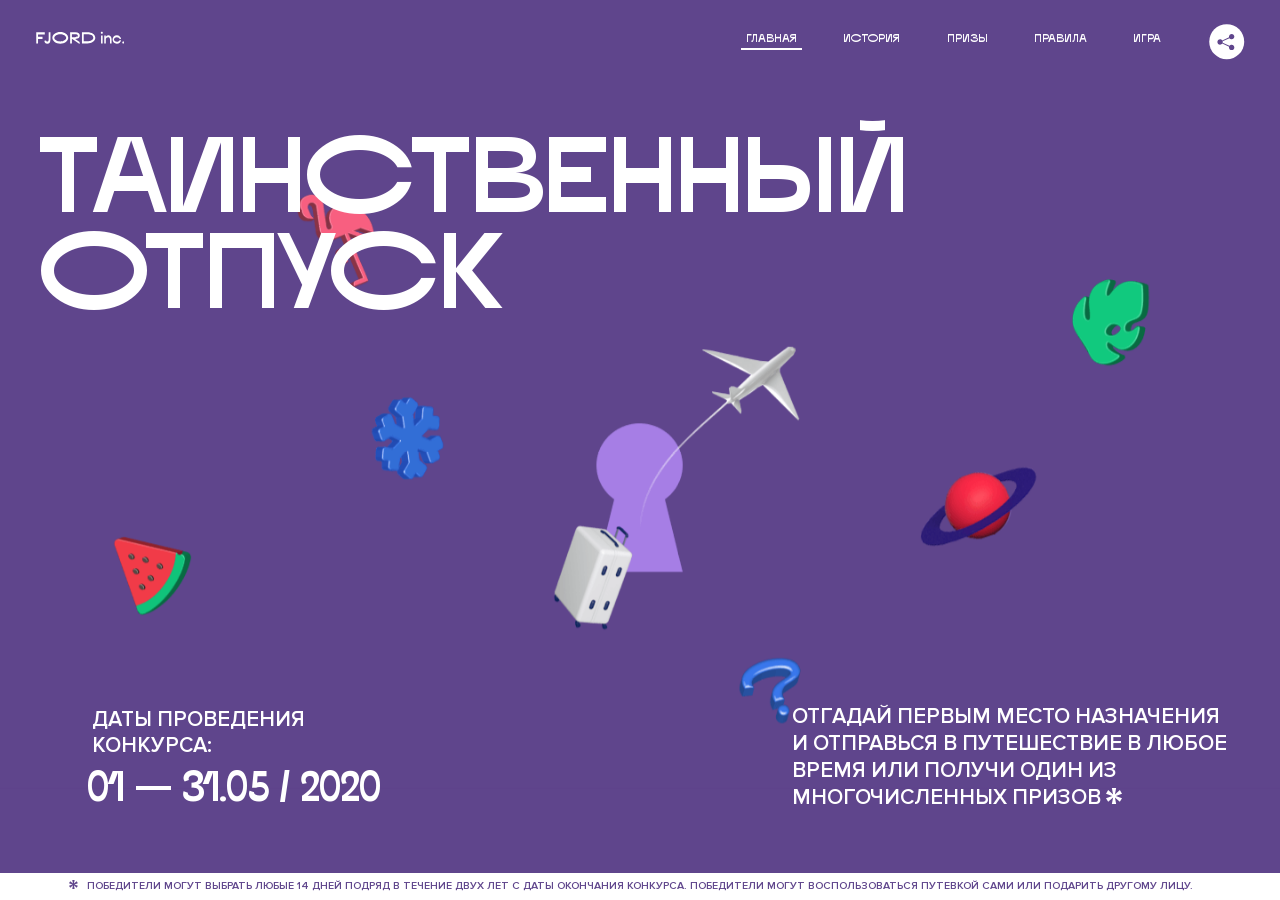
==== 3/index.html @ 3e47ee94 ":heavy_check_mark: Сборка #3" ====
<!DOCTYPE html>
<html lang="ru">
<head>
  <meta charset="UTF-8">
  <meta name="description" content="">
  <meta name="viewport" content="width=device-width, initial-scale=1.0">
  <meta http-equiv="X-UA-Compatible" content="ie=edge">
  <title>Mysterious Vacation</title>
  <link rel="stylesheet" href="css/style.min.css">
<link href="css/style.min.css" rel="stylesheet">  <base href="https://htmlacademy-animation.github.io/174807-magic-vacation-1/3/">
</head>
<body>
  <header class="page-header js-header">
    <div class="page-header__wrapper">
      <a href="#" class="page-header__logo" aria-label="Перейти на страницу FJORD.Inc">
        <svg width="100" height="15" viewBox="0 0 100 15" fill="none" xmlns="http://www.w3.org/2000/svg">
          <path d="M0.26 1.4V14H2.276V8.906H7.334V6.44H2.276V3.848H9.872V1.4H0.26ZM12.733 14.36C15.127 14.36 16.243 12.65 16.243 9.5V1.4H14.263V8.96C14.263 11.21 13.723 11.876 12.733 11.876C11.833 11.876 11.473 11.3 11.347 10.58L9.36702 10.94C9.63702 13.046 10.663 14.36 12.733 14.36ZM18.3918 7.7C18.3918 11.372 22.3878 14.36 27.3198 14.36C32.2518 14.36 36.2478 11.372 36.2478 7.7C36.2478 4.028 32.2518 1.04 27.3198 1.04C22.3878 1.04 18.3918 4.028 18.3918 7.7ZM20.6058 7.7C20.6058 5.378 23.6118 3.524 27.3198 3.524C30.9918 3.524 33.9798 5.378 33.9798 7.7C33.9798 10.004 30.9918 11.858 27.3198 11.858C23.6118 11.858 20.6058 10.004 20.6058 7.7ZM40.403 14V8.906H40.799L49.079 14.702V12.38L44.039 8.906H44.201C47.999 8.906 49.277 7.304 49.277 5.162C49.277 3.092 47.999 1.4 44.201 1.4H38.387V14H40.403ZM43.535 3.722C45.785 3.722 47.045 4.136 47.045 5.432C47.045 6.764 45.785 7.034 43.535 7.034H40.403V3.722H43.535ZM51.6936 1.382V14H57.8676C62.7456 14 66.7236 11.534 66.7236 7.7C66.7236 3.848 62.7456 1.382 57.8676 1.382H51.6936ZM53.7096 11.624V3.722H57.5436C61.5396 3.722 64.4916 5.018 64.4916 7.7C64.4916 10.238 61.5396 11.624 57.5436 11.624H53.7096ZM73.1832 14.018H74.9832V5H73.1832V14.018ZM72.9132 1.976C72.9132 2.57 73.3992 3.092 74.0832 3.092C74.7492 3.092 75.2352 2.57 75.2352 1.976C75.2352 1.382 74.7672 0.805999 74.0832 0.805999C73.3812 0.805999 72.9132 1.382 72.9132 1.976ZM76.7867 14H78.5687V9.104C78.7487 8.006 79.5947 6.962 81.0887 6.962C82.1147 6.962 83.2667 7.448 83.2667 9.554V14H85.0487V9.014C85.0487 6.152 83.2307 4.73 81.3587 4.73C79.9187 4.73 79.0727 5.558 78.5687 6.854V5H76.7867V14ZM90.9898 14.27C93.5098 14.27 95.3818 12.506 95.7238 10.328H94.0498C93.7258 11.3 92.6998 12.02 90.9898 12.02C88.8478 12.02 87.7678 10.922 87.7678 9.59C87.7678 8.24 88.8478 6.962 90.9898 6.962C92.7538 6.962 93.7978 7.844 94.0858 8.924H95.7418C95.4358 6.71 93.6178 4.73 90.9898 4.73C88.0918 4.73 86.1298 7.124 86.1298 9.59C86.1298 12.074 88.1278 14.27 90.9898 14.27ZM97.0693 12.938C97.0693 13.658 97.5553 14.144 98.2753 14.144C98.9953 14.144 99.4813 13.658 99.4813 12.938C99.4813 12.2 98.9953 11.714 98.2753 11.714C97.5553 11.714 97.0693 12.2 97.0693 12.938Z" fill="currentColor"></path>
        </svg>
      </a>
      <button class="page-header__toggler js-menu-toggler" type="button" aria-label="Управление мобильным меню"><span>Меню</span></button>
      <nav class="page-header__nav">
        <div class="page-header__menu js-menu" id="menu">
          <ul>
            <li>
              <a class="js-menu-link active" href="#top" data-href="top">главная</a>
            </li>
            <li>
              <a class="js-menu-link" href="#story" data-href="story">история</a>
            </li>
            <li>
              <a class="js-menu-link" href="#prizes" data-href="prizes">призы</a>
            </li>
            <li>
              <a class="js-menu-link" href="#rules" data-href="rules">правила</a>
            </li>
            <li>
              <a class="js-menu-link" href="#game" data-href="game">игра</a>
            </li>
          </ul>
        </div>
        <div class="page-header__social">
          <div class="social-block js-social-block">
            <button class="social-block__toggler" aria-label="Управлять блоком с социальными кнопками">
              <svg width="26" height="22" viewBox="0 0 27 22" fill="none" xmlns="http://www.w3.org/2000/svg">
                <path d="M19.6721 7.43664C21.6273 7.43664 23.213 5.85095 23.213 3.89566C23.213 1.94037 21.6273 0.354675 19.6721 0.354675C17.7168 0.354675 16.1311 1.94037 16.1311 3.89566C16.1311 4.19968 16.1728 4.49178 16.2458 4.77345L7.21751 8.95527C6.57519 8.05214 5.52303 7.46049 4.33078 7.46049C2.37549 7.46049 0.789795 9.04618 0.789795 11.0015C0.789795 12.9568 2.37549 14.5425 4.33078 14.5425C5.52303 14.5425 6.57668 13.9508 7.21751 13.0477L16.2458 17.2295C16.1743 17.5112 16.1311 17.8033 16.1311 18.1073C16.1311 20.0626 17.7168 21.6483 19.6721 21.6483C21.6273 21.6483 23.213 20.0626 23.213 18.1073C23.213 16.152 21.6273 14.5663 19.6721 14.5663C18.4798 14.5663 17.4262 15.158 16.7853 16.0611L7.75701 11.8793C7.82854 11.5976 7.87176 11.3055 7.87176 11.0015C7.87176 10.6974 7.83003 10.4053 7.75701 10.1237L16.7853 5.94186C17.4262 6.84499 18.4783 7.43664 19.6721 7.43664Z" fill="currentColor"></path>
              </svg>
            </button>
            <ul class="social-block__list">
              <li>
                <a class="social-block__link social-block__link--fb" href="#" aria-label="Мы на Facebook">
                  <svg width="8" height="17" viewBox="0 0 8 17" fill="none" xmlns="http://www.w3.org/2000/svg">
                    <path d="M4.24646 16.9899H1.09275L1.05793 8.49828H0V5.30707H1.05793V3.81124C1.05793 1.42084 2.57654 0 5.21735 0H7.41758V3.18585H5.30841C4.28262 3.18585 4.2478 3.48582 4.2478 4.24914V5.30707H7.42964L7.16716 8.49828H4.2478V16.9899H4.24646Z" fill="currentColor"></path>
                  </svg>
                </a>
              </li>
              <li>
                <a class="social-block__link social-block__link--insta" href="#" aria-label="Мы в Instagram">
                  <svg width="15" height="15" viewBox="0 0 15 15" fill="none" xmlns="http://www.w3.org/2000/svg">
                    <path d="M11.0197 0H4.19806C2.14246 0 0.471191 1.66993 0.471191 3.72285V10.5499C0.471191 12.6082 2.14112 14.2727 4.19806 14.2727H11.0197C13.0753 14.2727 14.7466 12.6082 14.7466 10.5499V3.72285C14.7466 1.67127 13.0753 0 11.0197 0ZM11.0197 12.4849H4.19806C3.13076 12.4849 2.26432 11.6158 2.26432 10.5512V3.72419C2.26432 2.65956 3.13076 1.79715 4.19806 1.79715H11.0197C12.087 1.79715 12.9535 2.6609 12.9535 3.72419V10.5512C12.9535 11.6145 12.087 12.4849 11.0197 12.4849Z" fill="currentColor"></path>
                    <path d="M7.60887 3.11084C5.38989 3.11084 3.58203 4.9187 3.58203 7.14036C3.58203 9.35532 5.38989 11.1645 7.60887 11.1645C9.83053 11.1645 11.6357 9.35666 11.6357 7.14036C11.6357 4.9187 9.83053 3.11084 7.60887 3.11084ZM7.60887 9.36871C6.37551 9.36871 5.37784 8.37372 5.37784 7.14036C5.37784 5.90699 6.37551 4.90665 7.60887 4.90665C8.83822 4.90665 9.84259 5.90833 9.84259 7.14036C9.84392 8.37238 8.83822 9.36871 7.60887 9.36871Z" fill="currentColor"></path>
                    <path d="M11.3573 2.35962C10.8256 2.35962 10.3931 2.79752 10.3931 3.32381C10.3931 3.85546 10.8256 4.29336 11.3573 4.29336C11.8862 4.29336 12.3215 3.85546 12.3215 3.32381C12.3215 2.79752 11.8862 2.35962 11.3573 2.35962Z" fill="currentColor"></path>
                  </svg>
                </a>
              </li>
              <li>
                <a class="social-block__link social-block__link--vk" href="#" aria-label="Мы ВКонтакте">
                  <svg width="17" height="10" viewBox="0 0 17 10" fill="none" xmlns="http://www.w3.org/2000/svg">
                    <path d="M14.1234 4.9002C14.1234 4.9002 16.3623 1.72708 16.5866 0.680242C16.6595 0.312285 16.4947 0.103188 16.1069 0.103188C16.1069 0.103188 14.8193 0.103188 14.168 0.103188C13.7235 0.103188 13.5587 0.293278 13.4235 0.579768C13.4235 0.579768 12.3724 2.82553 11.0969 4.24712C10.6861 4.70333 10.4781 4.84318 10.2511 4.84318C10.0646 4.84318 9.98625 4.6911 9.98625 4.27834V0.649016C9.98625 0.147997 9.92545 0.00135496 9.5066 0.00135496H6.39628C6.15578 0.00135496 6.0085 0.134417 6.0085 0.324506C6.0085 0.801084 6.73406 0.908351 6.73406 2.20231V4.87305C6.73406 5.40529 6.70569 5.61575 6.45303 5.61575C5.78016 5.61575 4.19528 3.30618 3.30623 0.678887C3.12923 0.145282 2.93737 0 2.43475 0H0.486409C0.205373 0 0 0.190085 0 0.476576C0 0.991172 0.60666 3.40801 2.99277 6.64358C4.59927 8.8201 6.70569 10 8.60269 10C9.76196 10 10.0416 9.80312 10.0416 9.31432V7.63883C10.0416 7.22607 10.2065 7.04956 10.4429 7.04956C10.7078 7.04956 11.1847 7.13238 12.2805 8.22268C13.5843 9.47862 13.6762 10 14.3896 10H16.5676C16.7919 10 17 9.89273 17 9.52342C17 9.02919 16.3623 8.15343 15.384 7.10659C14.9801 6.56755 14.3302 5.98914 14.1248 5.72301C13.8275 5.40801 13.9154 5.23014 14.1234 4.9002Z" fill="currentColor"></path>
                  </svg>
                </a>
              </li>
            </ul>
          </div>
        </div>
      </nav>
    </div>
  </header>

  <main class="page-content">
    <section class="fullpage-overlay"></section>
    <section class="animation-screen"></section>
    <section class="screen screen--hidden screen--intro js-scrollspy" id="top">
      <div class="screen__wrapper">
        <div class="intro">
          <h1 class="intro__title">Таинственный отпуск</h1>
          <div class="intro__content">
            <div class="intro__info">
              <p class="intro__label">Даты проведения конкурса:</p>
              <p class="intro__date">01 — 31.05 / 2020</p>
            </div>
            <div class="intro__message">
              <p>
                Отгадай первым место назначения и&nbsp;отправься в&nbsp;путешествие в&nbsp;любое время или получи один из многочисленных призов
                <svg width="16" height="16" viewBox="0 0 10 10" fill="none" xmlns="http://www.w3.org/2000/svg">
                  <path d="M0 6.35337L3.90271 4.99012L0 3.64663L1.34615 1.32374L4.44287 4.01073L3.67364 0H6.34615L5.57692 4.01073L8.65385 1.32374L10 3.64663L6.13405 4.99012L10 6.35337L8.65385 8.65651L5.57692 5.98927L6.34615 10H3.67364L4.44287 5.96952L1.34615 8.65651L0 6.35337Z" fill="currentColor"></path>
                </svg>
              </p>
            </div>
          </div>
        </div>
      </div>
      <div class="screen__footer js-footer">
        <button class="screen__footer-enlarge js-footer-toggler" type="button" aria-label="Показать сообщение">
          <svg width="10" height="10" viewBox="0 0 10 10" fill="none" xmlns="http://www.w3.org/2000/svg">
            <path d="M0 6.35337L3.90271 4.99012L0 3.64663L1.34615 1.32374L4.44287 4.01073L3.67364 0H6.34615L5.57692 4.01073L8.65385 1.32374L10 3.64663L6.13405 4.99012L10 6.35337L8.65385 8.65651L5.57692 5.98927L6.34615 10H3.67364L4.44287 5.96952L1.34615 8.65651L0 6.35337Z" fill="currentColor"></path>
          </svg>
        </button>
        <button class="screen__footer-collapse js-footer-toggler" type="button" aria-label="Скрыть сообщение">
          <svg width="13" height="13" viewBox="0 0 13 13" fill="none" xmlns="http://www.w3.org/2000/svg">
            <line x1="12.3536" y1="0.353553" x2="0.738349" y2="11.9688" stroke="currentColor"></line>
            <line x1="0.738319" y1="0.539925" x2="12.3535" y2="12.1551" stroke="currentColor"></line>
          </svg>
        </button>
        <div class="screen__footer-wrapper">
          <div class="screen__footer-announce">
            <p class="screen__footer-label">Даты проведения конкурса:</p>
            <p class="screen__footer-date">01 — 31.05 / 2020</p>
          </div>
          <div class="screen__footer-note">
            <p>
              <svg width="10" height="10" viewBox="0 0 10 10" fill="none" xmlns="http://www.w3.org/2000/svg">
                <path d="M0 6.35337L3.90271 4.99012L0 3.64663L1.34615 1.32374L4.44287 4.01073L3.67364 0H6.34615L5.57692 4.01073L8.65385 1.32374L10 3.64663L6.13405 4.99012L10 6.35337L8.65385 8.65651L5.57692 5.98927L6.34615 10H3.67364L4.44287 5.96952L1.34615 8.65651L0 6.35337Z" fill="currentColor"></path>
              </svg>
              <span>Победители могут выбрать любые 14 дней подряд в&nbsp;течение двух лет с&nbsp;даты окончания конкурса. Победители могут воспользоваться путевкой сами или подарить другому лицу.</span>
            </p>
          </div>
        </div>
      </div>
    </section>

    <section class="screen screen--hidden screen--story js-scrollspy" id="story">

      <div class="slider swiper-container js-slider">

        <div class="swiper-wrapper">

          <div class="slider__item swiper-slide">
            <h2 class="slider__item-title">История</h2>
            <p class="slider__item-text">Джеймс Таргет был основателем компании &laquo;Fjord Inc.&raquo;. С&nbsp;1965 года &laquo;Fjord Inc.&raquo; прославилась надёжными и&nbsp;удобными чемоданами и&nbsp;аксессуарами для туристов.</p>
          </div>

          <div class="slider__item swiper-slide">
            <p class="slider__item-text">Когда Джеймсу было 7&nbsp;лет, в&nbsp;их&nbsp;доме гостил дядюшка и&nbsp;развлекал детей рассказами о&nbsp;своей поездке в&nbsp;место, показавшееся малышу Таргету невероятным. Тогда Джеймс решил, что однажды посетит его, но&nbsp;не&nbsp;будет рассказывать о&nbsp;мечте, пока не&nbsp;осуществит.</p>
          </div>

          <div class="slider__item swiper-slide">
            <p class="slider__item-text">Джеймс Таргет стал увлеченным путешественником. Он&nbsp;посетил 5&nbsp;континентов, 126&nbsp;стран.</p>
          </div>

          <div class="slider__item swiper-slide">
            <p class="slider__item-text">Он&nbsp;сплавлялся по&nbsp;Амазонке и&nbsp;погружался в&nbsp;пещеры Франции, медитировал в&nbsp;горах Тибета и&nbsp;пожимал руку вождя племени Акугауа.</p>
          </div>

          <div class="slider__item swiper-slide">
            <p class="slider__item-text">Из&nbsp;своих поездок Джеймс Таргет привозил идеи, как сделать свои чемоданы &laquo;Fjord Inc.&raquo; удобными и&nbsp;приспособленными к&nbsp;разным дорожным условиям.</p>
          </div>

          <div class="slider__item swiper-slide">
            <p class="slider__item-text">Всё это время Джеймс не&nbsp;оставлял идею поездки своей мечты. Однако, как только он&nbsp;брался за&nbsp;планирование, возникали препятствия, не&nbsp;позволяющие отправиться туда.</p>
          </div>

          <div class="slider__item swiper-slide">
            <p class="slider__item-text">В&nbsp;возрасте 67&nbsp;лет Джеймс Таргет попал под лавину и&nbsp;погиб. В&nbsp;своём завещании он&nbsp;поручил отправить в&nbsp;заветное путешествие трёх смельчаков, единых с&nbsp;ним духом.</p>
          </div>

          <div class="slider__item swiper-slide">
            <p class="slider__item-text">Тех, кто сможет узнать таинственное место, задавая вопросы специально обученному ИИ&nbsp;&laquo;Соне&raquo;, ждет фантастическое путешествие.</p>
          </div>
        </div>
        <div class="slider__controls">
          <button class="slider__control slider__control--prev js-control-prev" type="button" aria-label="Показать предыдущую историю">
            <svg width="12" height="22" viewBox="0 0 12 22" fill="none" xmlns="http://www.w3.org/2000/svg">
              <path d="M11 1L1 11L11 21" stroke="currentColor" stroke-width="2" stroke-linejoin="round"></path>
            </svg>
          </button>
          <button class="slider__control slider__control--next js-control-next" type="button" aria-label="Показать следующую историю">
            <svg width="12" height="22" viewBox="0 0 12 22" fill="none" xmlns="http://www.w3.org/2000/svg">
              <path d="M1 1L11 11L1 21" stroke="currentColor" stroke-width="2" stroke-linejoin="round"></path>
            </svg>
          </button>
        </div>
        <div class="slider__pagination swiper-pagination"></div>
      </div>
    </section>

    <section class="screen screen--hidden screen--prizes js-scrollspy" id="prizes">
      <div class="screen__wrapper">
        <div class="prizes">
          <h2 class="prizes__title">ПРизы</h2>
          <div class="prizes__lead">
            <p>Найди ответ и&nbsp;получи один из&nbsp;призов:</p>
          </div>
          <ul class="prizes__list">
            <li class="prizes__item prizes__item--journeys">
              <div class="prizes__icon">
                <picture>
                  <source srcset="img/prize1-mob.svg" media="(orientation: portrait)">
                  <img src="img/prize1.svg" alt="">
                </picture>
              </div>
              <p class="prizes__desc">
                <b>3</b>
                <span>загадочных путешествия</span>
              </p>
            </li>
            <li class="prizes__item prizes__item--cases">
              <div class="prizes__icon">
                <picture>
                  <source srcset="img/prize2-mob.svg" media="(orientation: portrait)">
                  <img src="img/prize2.svg" alt="">
                </picture>
              </div>
              <p class="prizes__desc">
                <b>7</b>
                <span>надежных чемоданов</span>
              </p>
            </li>
            <li class="prizes__item prizes__item--codes">
              <div class="prizes__icon">
                <picture>
                  <source srcset="img/prize3-mob.svg" media="(orientation: portrait)">
                  <img src="img/prize3.svg" alt="">
                </picture>
              </div>
              <p class="prizes__desc">
                <b>900</b>
                <span>
                  промокодов на&nbsp;скидку 15%
                  <svg width="10" height="10" viewBox="0 0 10 10" fill="none" xmlns="http://www.w3.org/2000/svg">
                    <path d="M0 6.35337L3.90271 4.99012L0 3.64663L1.34615 1.32374L4.44287 4.01073L3.67364 0H6.34615L5.57692 4.01073L8.65385 1.32374L10 3.64663L6.13405 4.99012L10 6.35337L8.65385 8.65651L5.57692 5.98927L6.34615 10H3.67364L4.44287 5.96952L1.34615 8.65651L0 6.35337Z" fill="currentColor"></path>
                  </svg>
                </span>
              </p>
            </li>
          </ul>
        </div>
      </div>
      <div class="screen__footer js-footer">
        <button class="screen__footer-enlarge js-footer-toggler" type="button" aria-label="Показать сообщение">
          <svg width="10" height="10" viewBox="0 0 10 10" fill="none" xmlns="http://www.w3.org/2000/svg">
            <path d="M0 6.35337L3.90271 4.99012L0 3.64663L1.34615 1.32374L4.44287 4.01073L3.67364 0H6.34615L5.57692 4.01073L8.65385 1.32374L10 3.64663L6.13405 4.99012L10 6.35337L8.65385 8.65651L5.57692 5.98927L6.34615 10H3.67364L4.44287 5.96952L1.34615 8.65651L0 6.35337Z" fill="currentColor"></path>
          </svg>
        </button>
        <button class="screen__footer-collapse js-footer-toggler" type="button" aria-label="Скрыть сообщение">
          <svg width="13" height="13" viewBox="0 0 13 13" fill="none" xmlns="http://www.w3.org/2000/svg">
            <line x1="12.3536" y1="0.353553" x2="0.738349" y2="11.9688" stroke="currentColor"></line>
            <line x1="0.738319" y1="0.539925" x2="12.3535" y2="12.1551" stroke="currentColor"></line>
          </svg>
        </button>
        <div class="screen__footer-wrapper">
          <div class="screen__footer-announce">
            <p class="screen__footer-label">Даты проведения конкурса:</p>
            <p class="screen__footer-date">01 — 31.05 / 2020</p>
          </div>
          <div class="screen__footer-note">
            <p>
              <svg width="10" height="10" viewBox="0 0 10 10" fill="none" xmlns="http://www.w3.org/2000/svg">
                <path d="M0 6.35337L3.90271 4.99012L0 3.64663L1.34615 1.32374L4.44287 4.01073L3.67364 0H6.34615L5.57692 4.01073L8.65385 1.32374L10 3.64663L6.13405 4.99012L10 6.35337L8.65385 8.65651L5.57692 5.98927L6.34615 10H3.67364L4.44287 5.96952L1.34615 8.65651L0 6.35337Z" fill="currentColor"></path>
              </svg>
              <span>Скидка&nbsp;15% на&nbsp;единоразовое приобретение путёвки с&nbsp;1&nbsp;июня 2020 по&nbsp;31&nbsp;мая 2022&nbsp;года. Суммируется с&nbsp;другими акциями</span>
            </p>
          </div>
        </div>
      </div>
    </section>

    <section class="screen screen--hidden screen--rules js-scrollspy" id="rules">
      <div class="screen__wrapper">
        <div class="rules">
          <h2 class="rules__title">Правила</h2>
          <div class="rules__lead">
            <p>Для того чтобы получить наследство Джеймса Таргета, тебе нужно выведать у&nbsp;&laquo;Сони&raquo;, куда предстоит отправиться тебе в&nbsp;случае победы</p>
          </div>
          <ol class="rules__list">
            <li class="rules__item">
              <p>Тебе отводится <br>5&nbsp;минут</p>
            </li>
            <li class="rules__item">
              <p>Задавай любые вопросы в&nbsp;текстовом поле</p>
            </li>
            <li class="rules__item">
              <p>Нажимай кнопку &laquo;Узнать&raquo;, чтобы получить ответ</p>
            </li>
            <li class="rules__item">
              <p>&laquo;Соня&raquo; может отвечать только&nbsp;Да или Нет</p>
            </li>
          </ol>
          <a href="#game" class="rules__link btn">Погнали!</a>
        </div>
      </div>
      <div class="screen__disclaimer">
        <div class="disclaimer">
          <ul>
            <li>
              <a href="#">Правовая информация</a>
            </li>
            <li>
              <a href="#">Подробные правила</a>
            </li>
          </ul>
        </div>
      </div>
    </section>

    <section class="screen screen--hidden screen--game js-scrollspy" id="game">
      <div class="screen__wrapper">
        <div class="game">
          <div class="game__header">
            <h2 class="game__title">Игра</h2>
            <div class="game__counter">
              <span>05</span>:<span>00</span>
            </div>
          </div>
          <div class="game__body">
            <div class="chat">
              <div class="chat__body js-chat">
                <ul class="chat__list" id="messages"></ul>
              </div>
              <div class="chat__footer">
                <form action="#" method="post" class="form" id="message-form">
                  <label for="message-field" class="visually-hidden">Поле для ввода вопроса</label>
                  <input type="text" class="form__field" id="message-field">
                  <button class="form__button btn">
                    Узнать
                    <svg width="18" height="19" viewBox="0 0 18 19" fill="none" xmlns="http://www.w3.org/2000/svg">
                      <path stroke="currentColor" stroke-width="2" d="M9 19V1"></path>
                      <path d="M1 9l8-8 8 8" stroke="currentColor" stroke-width="2" stroke-linejoin="round"></path>
                    </svg>
                  </button>
                </form>
              </div>
            </div>
          </div>
          <!-- временные кнопки для показа результата -->
          <div class="game__buttons">
            <button class="game__button btn js-show-result" type="button" data-target="result">Положительный результат</button>
            <button class="game__button btn js-show-result" type="button" data-target="result2">Положительный результат - 2</button>
            <button class="game__button btn js-show-result" type="button" data-target="result3">Отрицательный результат</button>
          </div>
        </div>
      </div>
    </section>

    <section class="screen screen--hidden screen--result" id="result">
      <div class="screen__wrapper">
        <div class="result result--trip">
          <div class="result__image">
            <picture>
              <source srcset="img/result1-mob.png 1x, img/result1-mob@2x.png 2x" media="(max-width: 768px) and (orientation: portrait)">
              <img src="img/result1.png" srcset="img/result1@2x.png 2x" alt="">
            </picture>
          </div>
          <h2 class="result__title">
            <span class="visually-hidden">ПОбеда!</span>
            <svg xmlns="http://www.w3.org/2000/svg" viewBox="0 0 568.85 109.24">
              <path d="M16,24.44V92H2.6V8H75V92H61.52V24.44H16Z" transform="translate(-2.1 -1.5)" fill="none" stroke="currentColor"></path>
              <path d="M148.76,5.6c32.88,0,59.52,19.92,59.52,44.4s-26.64,44.4-59.52,44.4S89.24,74.48,89.24,50,115.88,5.6,148.76,5.6Zm0,72.12c24.48,0,44.4-12.36,44.4-27.72s-19.92-27.84-44.4-27.84C124,22.16,104,34.52,104,50S124,77.72,148.76,77.72Z" transform="translate(-2.1 -1.5)" fill="none" stroke="currentColor"></path>
              <path d="M287.36,8V24.44H236v14.4h25.32c25.44,0,34,11.16,34,26.52,0,15.6-8.52,26.64-34,26.64H222.56V8h64.8ZM256.88,76.52c15.12,0,23.52-2,23.52-11.52S272,54.44,256.88,54.44H236V76.52h20.88Z" transform="translate(-2.1 -1.5)" fill="none" stroke="currentColor"></path>
              <path d="M371.47,8V24.44H320.84V41.6h33.6V58h-33.6V75.56h50.64V92H307.4V8h64.08Z" transform="translate(-2.1 -1.5)" fill="none" stroke="currentColor"></path>
              <path d="M382.39,110.24V75.56h7.44c4.56-4.68,7.8-18.36,8.76-56L399,8h48.6V75.56h10v34.68H442.87V92H397v18.24H382.39Zm51.72-34.68V24.44H411.55v3.12c-0.48,22.44-3.24,37.68-7.2,48h29.76Z" transform="translate(-2.1 -1.5)" fill="none" stroke="currentColor"></path>
              <path d="M463.75,92l28-84h27.12l28.08,84H533.47l-7.8-23.52h-37.8L480.07,92H463.75Zm56.64-40L507,11.84,493.51,52h26.88Z" transform="translate(-2.1 -1.5)" fill="none" stroke="currentColor"></path>
              <path d="M554.12,70.4L555.55,2H569l1.44,68.4H554.12Zm8.28,6.36c4.8,0,8,3.24,8,8.16a8,8,0,1,1-16.08,0C554.35,80,557.59,76.76,562.39,76.76Z" transform="translate(-2.1 -1.5)" fill="none" stroke="currentColor"></path>
            </svg>
          </h2>
          <div class="result__text">
            <p>ты&nbsp;отправляешься в&nbsp;Арктику!</p>
          </div>
          <div class="result__form">
            <form action="#" method="post" class="form form--result">
              <label for="email-field" class="form__label">зарегистрируй результат</label>
              <input type="email" class="form__field" id="email-field" placeholder="e-mail для регистации результата и получения приза" required="">
              <button class="form__button btn">
                отправить
                <svg width="18" height="19" viewBox="0 0 18 19" fill="none" xmlns="http://www.w3.org/2000/svg">
                  <path stroke="currentColor" stroke-width="2" d="M9 19V1"></path>
                  <path d="M1 9l8-8 8 8" stroke="currentColor" stroke-width="2" stroke-linejoin="round"></path>
                </svg>
              </button>
            </form>
          </div>
        </div>
      </div>
    </section>

    <section class="screen screen--hidden screen--result" id="result2">
      <div class="screen__wrapper">
        <div class="result result--prize">
          <div class="result__image">
            <picture>
              <source srcset="img/result2-mob.png 1x, img/result2-mob@2x.png 2x" media="(max-width: 768px) and (orientation: portrait)">
              <img src="img/result2.png" srcset="img/result2@2x.png 2x" alt="">
            </picture>
          </div>
          <h2 class="result__title">
            <span class="visually-hidden">ПОбеда!</span>
            <svg xmlns="http://www.w3.org/2000/svg" viewBox="0 0 568.85 109.24">
              <path d="M16,24.44V92H2.6V8H75V92H61.52V24.44H16Z" transform="translate(-2.1 -1.5)" fill="none" stroke="currentColor"></path>
              <path d="M148.76,5.6c32.88,0,59.52,19.92,59.52,44.4s-26.64,44.4-59.52,44.4S89.24,74.48,89.24,50,115.88,5.6,148.76,5.6Zm0,72.12c24.48,0,44.4-12.36,44.4-27.72s-19.92-27.84-44.4-27.84C124,22.16,104,34.52,104,50S124,77.72,148.76,77.72Z" transform="translate(-2.1 -1.5)" fill="none" stroke="currentColor"></path>
              <path d="M287.36,8V24.44H236v14.4h25.32c25.44,0,34,11.16,34,26.52,0,15.6-8.52,26.64-34,26.64H222.56V8h64.8ZM256.88,76.52c15.12,0,23.52-2,23.52-11.52S272,54.44,256.88,54.44H236V76.52h20.88Z" transform="translate(-2.1 -1.5)" fill="none" stroke="currentColor"></path>
              <path d="M371.47,8V24.44H320.84V41.6h33.6V58h-33.6V75.56h50.64V92H307.4V8h64.08Z" transform="translate(-2.1 -1.5)" fill="none" stroke="currentColor"></path>
              <path d="M382.39,110.24V75.56h7.44c4.56-4.68,7.8-18.36,8.76-56L399,8h48.6V75.56h10v34.68H442.87V92H397v18.24H382.39Zm51.72-34.68V24.44H411.55v3.12c-0.48,22.44-3.24,37.68-7.2,48h29.76Z" transform="translate(-2.1 -1.5)" fill="none" stroke="currentColor"></path>
              <path d="M463.75,92l28-84h27.12l28.08,84H533.47l-7.8-23.52h-37.8L480.07,92H463.75Zm56.64-40L507,11.84,493.51,52h26.88Z" transform="translate(-2.1 -1.5)" fill="none" stroke="currentColor"></path>
              <path d="M554.12,70.4L555.55,2H569l1.44,68.4H554.12Zm8.28,6.36c4.8,0,8,3.24,8,8.16a8,8,0,1,1-16.08,0C554.35,80,557.59,76.76,562.39,76.76Z" transform="translate(-2.1 -1.5)" fill="none" stroke="currentColor"></path>
            </svg>
          </h2>
          <div class="result__text">
            <p>чемодан &laquo;Fjord&nbsp;Inc.&raquo;&nbsp;твой</p>
          </div>
          <div class="result__form">
            <form action="#" method="post" class="form form--result">
              <label for="email-field2" class="form__label">зарегистрируй результат</label>
              <input type="email" class="form__field" id="email-field2" placeholder="e-mail для регистации результата и получения приза" required="">
              <button class="form__button btn">
                отправить
                <svg width="18" height="19" viewBox="0 0 18 19" fill="none" xmlns="http://www.w3.org/2000/svg">
                  <path stroke="currentColor" stroke-width="2" d="M9 19V1"></path>
                  <path d="M1 9l8-8 8 8" stroke="currentColor" stroke-width="2" stroke-linejoin="round"></path>
                </svg>
              </button>
            </form>
          </div>
        </div>
      </div>
    </section>

    <section class="screen screen--hidden screen--result" id="result3">
      <div class="screen__wrapper">
        <div class="result result--negative">
          <div class="result__image">
            <picture>
              <source srcset="img/result3-mob.png 1x, img/result3-mob@2x.png 2x" media="(max-width: 768px) and (orientation: portrait)">
              <img src="img/result3.png" srcset="img/result3@2x.png 2x" alt="">
            </picture>
          </div>
          <h2 class="result__title">
            <span class="visually-hidden">Не угадал!</span>
            <svg xmlns="http://www.w3.org/2000/svg" viewBox="0 0 660.77 109.24">
              <path d="M2.66,92V8H16.1V42.2H53.3V8H66.74V92H53.3V58.64H16.1V92H2.66Z" transform="translate(-2.16 -1.5)" fill="none" stroke="currentColor"></path>
              <path d="M147.62,8V24.44H97V41.6h33.6V58H97V75.56h50.64V92H83.54V8h64.08Z" transform="translate(-2.16 -1.5)" fill="none" stroke="currentColor"></path>
              <path d="M199.22,8l20.52,42.36L235.34,8h16.44l-31,84H204.38l9.48-25.92L185.78,8h13.44Z" transform="translate(-2.16 -1.5)" fill="none" stroke="currentColor"></path>
              <path d="M273.74,24.44V92H260.3V8h50.16V24.44H273.74Z" transform="translate(-2.16 -1.5)" fill="none" stroke="currentColor"></path>
              <path d="M307.1,92l28-84h27.12l28.08,84H376.82L369,68.48h-37.8L323.42,92H307.1Zm56.64-40L350.3,11.84,336.86,52h26.88Z" transform="translate(-2.16 -1.5)" fill="none" stroke="currentColor"></path>
              <path d="M396.38,110.24V75.56h7.44c4.56-4.68,7.8-18.36,8.76-56L412.94,8h48.6V75.56h10v34.68H456.86V92H411v18.24H396.38ZM448.1,75.56V24.44H425.54v3.12c-0.48,22.44-3.24,37.68-7.2,48H448.1Z" transform="translate(-2.16 -1.5)" fill="none" stroke="currentColor"></path>
              <path d="M477.74,92l28-84h27.12L560.9,92H547.46l-7.8-23.52h-37.8L494.06,92H477.74Zm56.64-40-13.44-40.2L507.5,52h26.88Z" transform="translate(-2.16 -1.5)" fill="none" stroke="currentColor"></path>
              <path d="M568.7,76.88a13.77,13.77,0,0,0,5,1c6.6,0,10.44-6.24,12-58.32L586.22,8h46.2V92H619V24.44H598.82l-0.12,3.12C597.14,81,589,94.4,573.74,94.4a28.55,28.55,0,0,1-6.72-.84Z" transform="translate(-2.16 -1.5)" fill="none" stroke="currentColor"></path>
              <path d="M646.1,70.4L647.54,2H661l1.44,68.4H646.1Zm8.28,6.36c4.8,0,8,3.24,8,8.16a8,8,0,0,1-16.08,0C646.34,80,649.58,76.76,654.38,76.76Z" transform="translate(-2.16 -1.5)" fill="none" stroke="currentColor"></path>
            </svg>
          </h2>
          <button class="result__button js-play" type="button">
            не сдавайся!
            <span>
              <svg width="27" height="22" viewBox="0 0 27 22" fill="none" xmlns="http://www.w3.org/2000/svg">
                <path d="M10.6899 1.47998C5.42992 1.47998 1.16992 5.73998 1.16992 11C1.16992 16.26 5.42992 20.52 10.6899 20.52C15.9499 20.52 20.2099 16.26 20.2099 11V7.13998" stroke="currentColor" stroke-width="2" stroke-miterlimit="10"></path>
                <path d="M15.1099 12.5099L20.1499 7.13989L25.3099 12.6299" stroke="currentColor" stroke-width="2" stroke-miterlimit="10" stroke-linejoin="round"></path>
              </svg>
            </span>
          </button>
        </div>
      </div>
    </section>
  </main>  
<script src="js/script.js"></script></body>
</html>
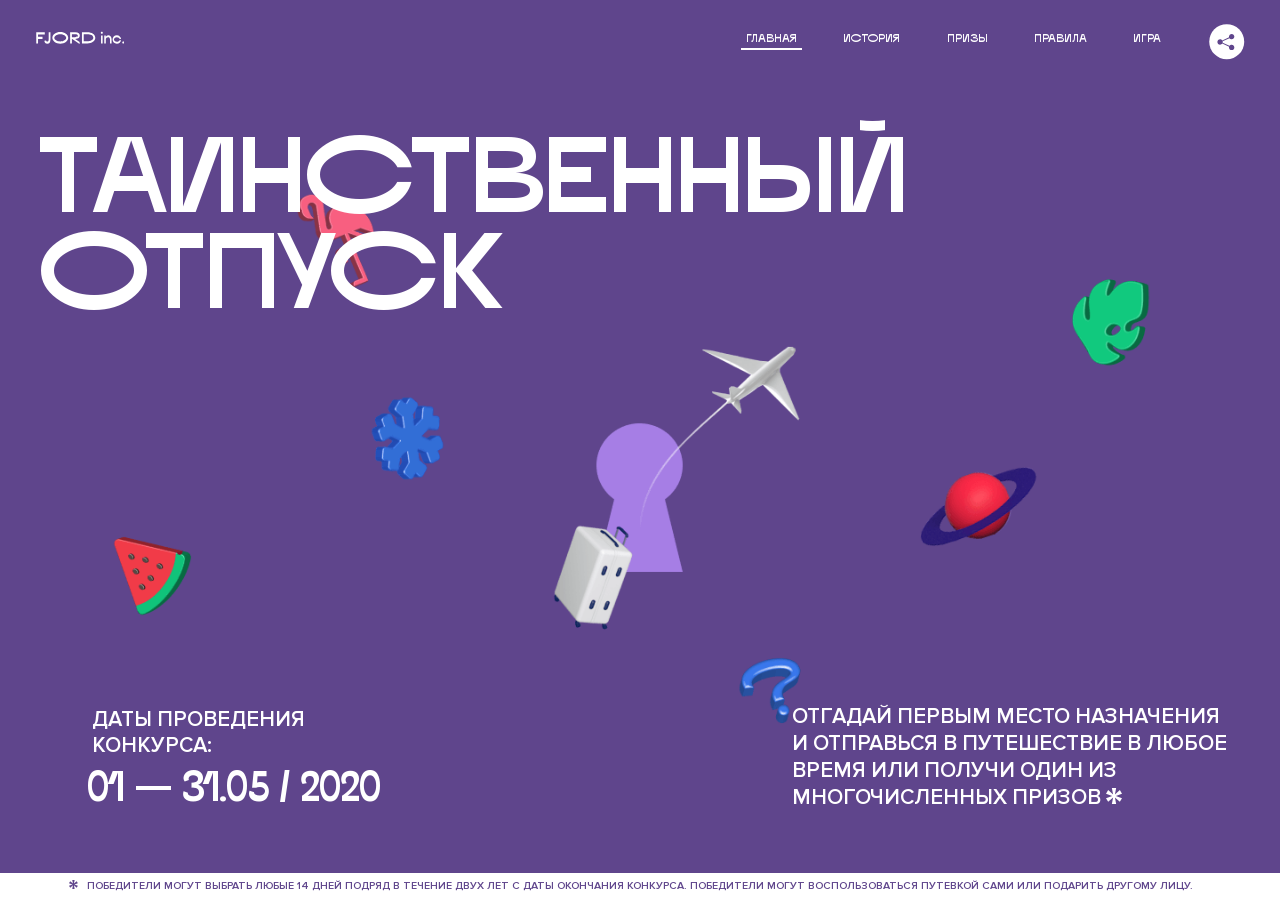
==== commit 9b770ab2: ":heavy_check_mark: Сборка #3" ====
--- a/3/index.html
+++ b/3/index.html
@@ -458,6 +458,6 @@
         </div>
       </div>
     </section>
-  </main>  
+  </main>
 <script src="js/script.js"></script></body>
 </html>
